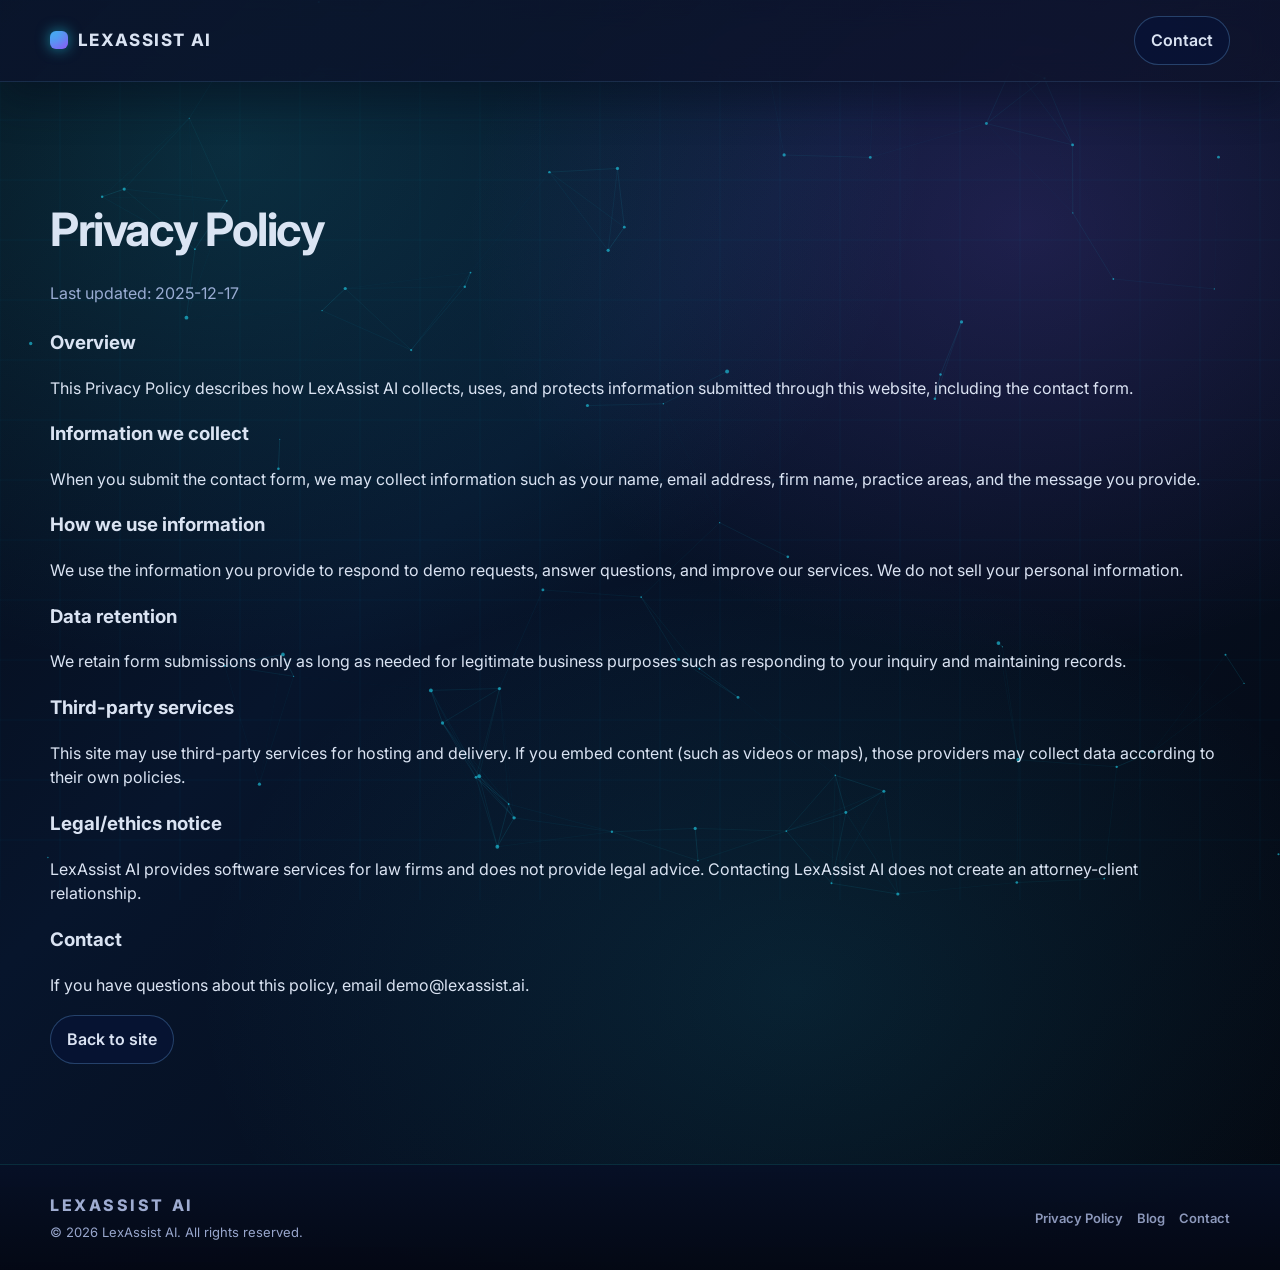
==== privacy.html @ f10c7538 "Initial upload of static site" ====
<!doctype html>
<html lang="en">
  <head>
    <meta charset="UTF-8" />
    <meta name="viewport" content="width=device-width, initial-scale=1.0" />
    <meta name="description" content="LexAssist AI privacy policy." />
    <title>Privacy Policy — LexAssist AI</title>
    <link rel="preconnect" href="https://fonts.googleapis.com" />
    <link rel="preconnect" href="https://fonts.gstatic.com" crossorigin />
    <link href="https://fonts.googleapis.com/css2?family=Inter:wght@400;500;600;700&display=swap" rel="stylesheet" />
    <link rel="stylesheet" href="styles.css" />
    <script src="script.js" defer></script>
  </head>
  <body>
    <a class="skip-link" href="#main">Skip to content</a>

    <header class="site-header" id="top">
      <div class="container header-inner">
        <a class="brand" href="index.html#top" aria-label="LexAssist AI home">
          <span class="brand-mark" aria-hidden="true"></span>
          <span class="brand-text">LexAssist AI</span>
        </a>

        <nav class="nav" aria-label="Primary">
          <a class="button button-secondary" href="index.html#contact">Contact</a>
        </nav>
      </div>
    </header>

    <main id="main">
      <section class="section">
        <div class="container">
          <div class="section-head">
            <h2>Privacy Policy</h2>
            <p>Last updated: <span id="privacy-updated">2025-12-17</span></p>
          </div>

          <div class="about-story mt-22">
            <h3>Overview</h3>
            <p>
              This Privacy Policy describes how LexAssist AI collects, uses, and protects information submitted through this
              website, including the contact form.
            </p>

            <h3>Information we collect</h3>
            <p>
              When you submit the contact form, we may collect information such as your name, email address, firm name,
              practice areas, and the message you provide.
            </p>

            <h3>How we use information</h3>
            <p>
              We use the information you provide to respond to demo requests, answer questions, and improve our services.
              We do not sell your personal information.
            </p>

            <h3>Data retention</h3>
            <p>
              We retain form submissions only as long as needed for legitimate business purposes such as responding to your
              inquiry and maintaining records.
            </p>

            <h3>Third-party services</h3>
            <p>
              This site may use third-party services for hosting and delivery. If you embed content (such as videos or maps),
              those providers may collect data according to their own policies.
            </p>

            <h3>Legal/ethics notice</h3>
            <p>
              LexAssist AI provides software services for law firms and does not provide legal advice. Contacting LexAssist AI
              does not create an attorney-client relationship.
            </p>

            <h3>Contact</h3>
            <p>
              If you have questions about this policy, email
              <a class="text-link" href="mailto:demo@lexassist.ai">demo@lexassist.ai</a>.
            </p>
          </div>

          <div class="mt-18">
            <a class="button button-secondary" href="index.html#top">Back to site</a>
          </div>
        </div>
      </section>
    </main>

    <footer class="footer">
      <div class="container footer-inner">
        <div class="footer-left">
          <div class="footer-brand">LexAssist AI</div>
          <div class="footer-meta">© <span id="year"></span> LexAssist AI. All rights reserved.</div>
        </div>

        <div class="footer-links" aria-label="Footer links">
          <a href="privacy.html">Privacy Policy</a>
          <a href="index.html#blog">Blog</a>
          <a href="index.html#contact">Contact</a>
        </div>
      </div>
    </footer>
  </body>
</html>
---- styles.css ----
:root {
  --bg: #050913;
  --bg-alt: #081228;
  --panel: rgba(25, 37, 76, 0.52);
  --panel-strong: rgba(41, 64, 120, 0.68);
  --text: rgba(232, 240, 255, 0.94);
  --muted: rgba(193, 210, 255, 0.78);
  --faint: rgba(193, 210, 255, 0.55);
  --border: rgba(116, 185, 255, 0.22);
  --primary: #22d3ee;
  --primary-2: #8b5cf6;
  --glow: rgba(34, 211, 238, 0.45);
  --shadow: 0 28px 80px rgba(5, 16, 40, 0.55);
  --radius: 20px;
  --radius-sm: 14px;
  --max: 1180px;
}

*,
*::before,
*::after {
  box-sizing: border-box;
}

html {
  scroll-behavior: smooth;
}

body {
  margin: 0;
  font-family: Inter, system-ui, -apple-system, Segoe UI, Roboto, Helvetica, Arial, sans-serif;
  background:
    radial-gradient(1200px 900px at 18% 12%, rgba(34, 211, 238, 0.16), transparent 58%),
    radial-gradient(900px 700px at 80% 18%, rgba(139, 92, 246, 0.18), transparent 62%),
    radial-gradient(1000px 720px at 62% 78%, rgba(34, 211, 238, 0.10), transparent 60%),
    linear-gradient(135deg, #050913, #07152c 38%, #04070f);
  color: var(--text);
  line-height: 1.55;
}

a {
  color: inherit;
  text-decoration: none;
}

a:hover {
  text-decoration: underline;
}

img {
  max-width: 100%;
  display: block;
}

.container {
  width: min(var(--max), calc(100% - 40px));
  margin: 0 auto;
}

.sr-only {
  position: absolute;
  width: 1px;
  height: 1px;
  padding: 0;
  margin: -1px;
  overflow: hidden;
  clip: rect(0, 0, 0, 0);
  border: 0;
}

.skip-link {
  position: absolute;
  left: -999px;
  top: 16px;
  background: #ffffff;
  color: #111827;
  padding: 10px 14px;
  border-radius: 10px;
  z-index: 999;
}

.skip-link:focus {
  left: 16px;
}

.site-header {
  position: sticky;
  top: 0;
  z-index: 50;
  background:
    linear-gradient(135deg, rgba(10, 20, 44, 0.86), rgba(14, 18, 42, 0.74));
  -webkit-backdrop-filter: blur(14px);
  backdrop-filter: blur(14px);
  border-bottom: 1px solid rgba(116, 185, 255, 0.14);
  box-shadow: 0 18px 40px rgba(4, 10, 26, 0.46);
}

.header-inner {
  display: flex;
  align-items: center;
  justify-content: space-between;
  padding: 16px 0;
}

.brand {
  display: inline-flex;
  align-items: center;
  gap: 10px;
  font-weight: 750;
  letter-spacing: -0.015em;
}

.brand-mark {
  width: 18px;
  height: 18px;
  border-radius: 6px;
  background: linear-gradient(145deg, var(--primary), var(--primary-2));
  box-shadow:
    0 0 14px rgba(34, 211, 238, 0.6),
    inset 0 0 12px rgba(139, 92, 246, 0.45);
}

.brand-text {
  font-size: 17px;
  text-transform: uppercase;
  letter-spacing: 0.08em;
}

.nav {
  display: flex;
  align-items: center;
}

.nav-toggle {
  display: none;
  border: 1px solid rgba(116, 185, 255, 0.25);
  background: rgba(8, 18, 40, 0.78);
  color: var(--text);
  border-radius: 12px;
  padding: 10px 12px;
  cursor: pointer;
}

.nav-toggle:focus-visible {
  outline: 3px solid rgba(34, 211, 238, 0.5);
  outline-offset: 3px;
}

.nav-toggle-bars {
  display: inline-block;
  width: 18px;
  height: 2px;
  background: var(--text);
  position: relative;
}

.nav-toggle-bars::before,
.nav-toggle-bars::after {
  content: "";
  position: absolute;
  left: 0;
  width: 18px;
  height: 2px;
  background: var(--text);
}

.nav-toggle-bars::before {
  top: -6px;
}

.nav-toggle-bars::after {
  top: 6px;
}

.nav-menu {
  display: flex;
  align-items: center;
  gap: 18px;
}

.nav-link {
  color: rgba(198, 212, 255, 0.76);
  font-weight: 550;
  font-size: 14px;
  text-transform: uppercase;
  letter-spacing: 0.14em;
}

.nav-link:hover {
  color: var(--text);
  text-decoration: none;
  filter: drop-shadow(0 0 6px rgba(34, 211, 238, 0.5));
}

.nav-auth {
  margin-left: 6px;
  font-size: 14px;
  padding: 10px 14px;
}

.nav-cta {
  margin-left: 8px;
}

.button {
  display: inline-flex;
  align-items: center;
  justify-content: center;
  border-radius: 999px;
  padding: 11px 16px;
  font-weight: 600;
  border: 1px solid transparent;
  box-shadow: none;
  cursor: pointer;
  position: relative;
  overflow: hidden;
  transition: transform 0.18s ease, box-shadow 0.18s ease, background 0.18s ease, border-color 0.18s ease;
}

.button:hover {
  text-decoration: none;
  transform: translateY(-2px);
}

.button:active {
  transform: translateY(0);
}

.button-primary {
  color: #02070f;
  background: linear-gradient(120deg, rgba(34, 211, 238, 0.95), rgba(139, 92, 246, 0.95));
  box-shadow:
    0 12px 32px rgba(34, 211, 238, 0.32),
    0 0 18px rgba(139, 92, 246, 0.22);
}

.button-pulse {
  animation: button-pulse 2s ease-in-out infinite;
}

@keyframes button-pulse {
  0%, 100% {
    transform: scale(1);
    box-shadow: 0 12px 32px rgba(34, 211, 238, 0.32), 0 0 18px rgba(139, 92, 246, 0.22);
  }
  50% {
    transform: scale(1.05);
    box-shadow: 0 16px 40px rgba(34, 211, 238, 0.5), 0 0 30px rgba(139, 92, 246, 0.4);
  }
}

.button-pulse:hover {
  animation: none;
}

.button-secondary {
  color: var(--text);
  background: rgba(7, 20, 54, 0.72);
  border-color: rgba(116, 185, 255, 0.28);
}

.button-secondary:hover {
  box-shadow: 0 0 14px rgba(34, 211, 238, 0.28);
}

.hero {
  padding: 120px 0 80px;
}

.hero-grid {
  display: grid;
  grid-template-columns: 1.05fr 0.95fr;
  gap: 42px;
  align-items: start;
}

.eyebrow {
  display: inline-flex;
  padding: 8px 12px;
  border-radius: 999px;
  background: rgba(34, 211, 238, 0.14);
  border: 1px solid rgba(34, 211, 238, 0.28);
  color: var(--primary);
  font-weight: 650;
  font-size: 12px;
  letter-spacing: 0.24em;
  text-transform: uppercase;
}

.hero-title {
  margin: 16px 0 10px;
  font-size: clamp(48px, 5vw, 68px);
  line-height: 1.04;
  letter-spacing: -0.035em;
}

.hero-subtitle {
  margin: 0 0 12px;
  color: rgba(199, 215, 255, 0.8);
  font-size: 20px;
  letter-spacing: -0.01em;
}

.hero-lede {
  margin: 0 0 18px;
  color: var(--muted);
  font-size: 17px;
  max-width: 60ch;
}

.hero-note {
  margin: 0 0 26px;
  color: rgba(198, 212, 255, 0.66);
  font-size: 15px;
  text-transform: uppercase;
  letter-spacing: 0.28em;
}

.hero-highlight {
  color: var(--primary);
  font-weight: 700;
  text-shadow: 0 0 20px rgba(34, 211, 238, 0.5);
}

.hero-urgency {
  margin: 16px 0 0;
  padding: 12px 18px;
  background: rgba(34, 211, 238, 0.1);
  border: 1px solid rgba(34, 211, 238, 0.3);
  border-radius: 12px;
  color: var(--primary);
  font-size: 15px;
  text-align: center;
  animation: pulse-glow 2s ease-in-out infinite;
}

@keyframes pulse-glow {
  0%, 100% {
    box-shadow: 0 0 10px rgba(34, 211, 238, 0.3);
  }
  50% {
    box-shadow: 0 0 20px rgba(34, 211, 238, 0.6);
  }
}

.hero-actions {
  display: flex;
  flex-wrap: wrap;
  gap: 14px;
  margin-bottom: 30px;
}

.hero-proof {
  display: grid;
  grid-template-columns: repeat(3, minmax(0, 1fr));
  gap: 12px;
}

.proof-item {
  padding: 16px 16px;
  border-radius: var(--radius-sm);
  background: rgba(6, 14, 32, 0.72);
  border: 1px solid rgba(34, 211, 238, 0.24);
  box-shadow: inset 0 0 0 1px rgba(139, 92, 246, 0.12);
}

.proof-number {
  font-size: 18px;
  font-weight: 700;
  letter-spacing: 0.1em;
  text-transform: uppercase;
  color: var(--primary);
}

.proof-label {
  color: rgba(198, 212, 255, 0.66);
  font-size: 12px;
  margin-top: 4px;
}

.hero-visual {
  position: relative;
  min-height: 360px;
  border-radius: var(--radius);
  background:
    linear-gradient(135deg, rgba(15, 24, 56, 0.8), rgba(6, 14, 32, 0.92));
  border: 1px solid rgba(34, 211, 238, 0.24);
  overflow: hidden;
  padding: 38px;
  display: grid;
  align-content: space-between;
  box-shadow:
    0 32px 80px rgba(5, 12, 32, 0.65),
    inset 0 0 40px rgba(34, 211, 238, 0.08);
}

.hero-orb {
  position: absolute;
  width: 220px;
  height: 220px;
  top: -60px;
  right: -40px;
  background: radial-gradient(circle at 30% 30%, rgba(34, 211, 238, 0.55), rgba(139, 92, 246, 0));
  filter: blur(8px);
  opacity: 0.65;
}

.hero-gridlines {
  position: absolute;
  inset: 0;
  background:
    linear-gradient(90deg, rgba(34, 211, 238, 0.35) 1px, transparent 1px),
    linear-gradient(180deg, rgba(34, 211, 238, 0.35) 1px, transparent 1px);
  background-size: 48px 48px;
  -webkit-mask-image: radial-gradient(circle at 60% 40%, rgba(0, 0, 0, 1), transparent 80%);
  mask-image: radial-gradient(circle at 60% 40%, rgba(0, 0, 0, 1), transparent 80%);
  pointer-events: none;
  animation: grid-pulse 4s ease-in-out infinite;
}

@keyframes grid-pulse {
  0%, 100% {
    opacity: 0.8;
  }
  50% {
    opacity: 1;
  }
}

.hero-panel {
  position: relative;
  border-radius: var(--radius-sm);
  background: rgba(7, 18, 44, 0.86);
  border: 1px solid rgba(139, 92, 246, 0.28);
  box-shadow:
    0 16px 32px rgba(4, 10, 26, 0.52),
    inset 0 0 0 1px rgba(34, 211, 238, 0.18);
  padding: 24px 22px 20px;
  -webkit-backdrop-filter: blur(10px);
  backdrop-filter: blur(10px);
}

.hero-panel-heading {
  font-size: 14px;
  letter-spacing: 0.32em;
  text-transform: uppercase;
  color: rgba(198, 212, 255, 0.58);
}

.hero-panel-list {
  margin: 18px 0 18px;
  padding: 0;
  list-style: none;
  display: grid;
  gap: 10px;
}

.hero-panel-list li {
  font-size: 15px;
  color: var(--text);
  letter-spacing: -0.01em;
  display: flex;
  align-items: center;
  gap: 10px;
}

.hero-panel-list li::before {
  content: "";
  width: 6px;
  height: 6px;
  border-radius: 999px;
  background: linear-gradient(135deg, var(--primary), var(--primary-2));
  box-shadow: 0 0 10px rgba(34, 211, 238, 0.6);
}

.hero-panel-footer {
  font-size: 12px;
  letter-spacing: 0.32em;
  text-transform: uppercase;
  color: rgba(198, 212, 255, 0.45);
}

.section {
  padding: 100px 0;
}

.section-muted {
  background: linear-gradient(180deg, rgba(8, 16, 36, 0.78), rgba(5, 10, 24, 0.92));
  border-top: 1px solid rgba(34, 211, 238, 0.14);
  border-bottom: 1px solid rgba(139, 92, 246, 0.18);
}

.section-head {
  max-width: 64ch;
}

.section-head h2 {
  font-size: clamp(34px, 4vw, 46px);
  letter-spacing: -0.03em;
  margin: 12px 0 16px;
}

.section-head p {
  margin: 0;
  color: var(--muted);
}

.section-eyebrow {
  display: inline-flex;
  padding: 6px 12px;
  border-radius: 999px;
  background: rgba(7, 24, 60, 0.78);
  border: 1px solid rgba(34, 211, 238, 0.26);
  font-size: 12px;
  letter-spacing: 0.38em;
  text-transform: uppercase;
  color: rgba(34, 211, 238, 0.86);
}

.grid {
  margin-top: 28px;
  display: grid;
  gap: 16px;
}


.problem-grid {
  display: grid;
  gap: 32px;
}

.section-lede {
  color: rgba(199, 215, 255, 0.82);
  font-size: 18px;
  max-width: 56ch;
}

.problem-cards {
  display: grid;
  gap: 18px;
  grid-template-columns: repeat(2, minmax(0, 1fr));
}

.problem-card {
  padding: 24px;
  border-radius: var(--radius-sm);
  background: var(--panel);
  border: 1px solid var(--border);
  transition: transform 0.3s ease, box-shadow 0.3s ease;
}

.problem-card:hover {
  transform: translateY(-4px);
  box-shadow: 0 8px 24px rgba(34, 211, 238, 0.2);
}

.problem-card h3 {
  font-size: 18px;
  letter-spacing: -0.02em;
  margin: 0 0 10px;
}

.problem-card p {
  margin: 0;
  color: rgba(198, 212, 255, 0.72);
  font-size: 14px;
}

.problem-icon {
  font-size: 32px;
  margin-bottom: 12px;
}

.stat-highlight {
  margin: 20px 0;
  padding: 20px;
  background: rgba(34, 211, 238, 0.08);
  border-left: 4px solid var(--primary);
  border-radius: 8px;
}

.stat-highlight .stat-number {
  display: block;
  font-size: 48px;
  font-weight: 800;
  color: var(--primary);
  line-height: 1;
  margin-bottom: 8px;
  text-shadow: 0 0 20px rgba(34, 211, 238, 0.5);
}

.stat-highlight .stat-text {
  display: block;
  font-size: 16px;
  color: var(--muted);
}

.problem-footer {
  margin-top: 6px;
  font-size: 15px;
  text-transform: uppercase;
  letter-spacing: 0.32em;
  color: rgba(34, 211, 238, 0.68);
}

.system-grid {
  display: grid;
  grid-template-columns: 1.05fr 0.95fr;
  gap: 28px;
  margin-top: 34px;
}

.system-summary {
  padding: 28px;
  border-radius: var(--radius);
  background: rgba(6, 14, 32, 0.85);
  border: 1px solid rgba(34, 211, 238, 0.22);
  box-shadow: inset 0 0 0 1px rgba(139, 92, 246, 0.12);
}

.system-summary p {
  margin: 0;
  color: rgba(198, 212, 255, 0.7);
}

.system-list {
  margin: 18px 0 18px;
  padding: 0;
  list-style: none;
  display: grid;
  gap: 12px;
}

.system-list li {
  display: flex;
  align-items: center;
  gap: 12px;
  color: var(--text);
  font-size: 15px;
}

.system-list li::before {
  content: "";
  width: 8px;
  height: 8px;
  border-radius: 50%;
  background: linear-gradient(135deg, var(--primary), var(--primary-2));
  box-shadow: 0 0 12px rgba(34, 211, 238, 0.6);
}

.system-note {
  margin: 0;
  color: rgba(198, 212, 255, 0.64);
  font-size: 14px;
  letter-spacing: 0.08em;
  text-transform: uppercase;
}

.system-visual {
  display: flex;
  align-items: stretch;
}

.system-panels {
  display: grid;
  gap: 16px;
  width: 100%;
}

.panel-card {
  padding: 22px 20px;
  border-radius: var(--radius-sm);
  background: rgba(9, 18, 42, 0.88);
  border: 1px solid rgba(139, 92, 246, 0.22);
  box-shadow: inset 0 0 0 1px rgba(34, 211, 238, 0.12);
  min-height: 120px;
}

.panel-title {
  font-size: 14px;
  letter-spacing: 0.24em;
  text-transform: uppercase;
  color: rgba(198, 212, 255, 0.62);
  margin-bottom: 12px;
}

.panel-card p {
  margin: 0;
  color: rgba(198, 212, 255, 0.78);
  font-size: 15px;
  line-height: 1.5;
}

.cards-4 {
  grid-template-columns: repeat(4, minmax(0, 1fr));
  gap: 18px;
}

.stat-card {
  padding: 24px 22px;
  border-radius: var(--radius);
  background: rgba(6, 16, 38, 0.84);
  border: 1px solid rgba(34, 211, 238, 0.2);
  box-shadow: inset 0 0 0 1px rgba(139, 92, 246, 0.12);
}

.stat-card h3 {
  margin: 0 0 10px;
  font-size: 18px;
  letter-spacing: -0.02em;
}

.stat-card p {
  margin: 0;
  color: rgba(198, 212, 255, 0.74);
  font-size: 14px;
}

.aesthetic-wrap {
  display: grid;
  gap: 26px;
  align-items: start;
}

.aesthetic-list {
  margin: 0;
  padding: 0;
  list-style: none;
  display: grid;
  gap: 12px;
}

.aesthetic-list li {
  padding: 16px 18px;
  border-radius: var(--radius-sm);
  background: rgba(7, 20, 48, 0.82);
  border: 1px solid rgba(34, 211, 238, 0.2);
  font-size: 15px;
  letter-spacing: 0.12em;
  text-transform: uppercase;
  color: rgba(198, 212, 255, 0.7);
}

.pricing-grid {
  margin-top: 40px;
  display: grid;
  gap: 18px;
}

.pricing-grid.single-plan {
  grid-template-columns: repeat(2, minmax(0, 1fr));
}

.price-card {
  border-radius: var(--radius);
  background: rgba(6, 14, 32, 0.86);
  border: 1px solid rgba(34, 211, 238, 0.2);
  padding: 28px 24px;
  position: relative;
  display: flex;
  flex-direction: column;
  gap: 18px;
  box-shadow:
    0 28px 60px rgba(5, 12, 32, 0.55),
    inset 0 0 0 1px rgba(139, 92, 246, 0.12);
}

.price-card.featured {
  border-color: rgba(34, 211, 238, 0.34);
  background: linear-gradient(160deg, rgba(8, 18, 44, 0.95), rgba(7, 12, 30, 0.88));
  box-shadow:
    0 32px 80px rgba(5, 12, 40, 0.6),
    inset 0 0 0 1px rgba(34, 211, 238, 0.24);
}

.price-top h3 {
  margin: 0;
  font-size: 22px;
}

.price-sub {
  margin: 8px 0 0;
  color: rgba(198, 212, 255, 0.74);
  font-size: 16px;
}

.checklist {
  margin: 0;
  padding: 0;
  list-style: none;
  display: grid;
  gap: 12px;
  color: rgba(198, 212, 255, 0.75);
  font-size: 15px;
}

.checklist li {
  position: relative;
  padding-left: 20px;
}

.checklist li::before {
  content: "✓";
  position: absolute;
  left: 0;
  top: 0;
  color: rgba(34, 211, 238, 0.9);
  font-weight: 800;
}

.contact-grid {
  margin-top: 26px;
  display: grid;
  grid-template-columns: 1fr;
  gap: 16px;
}

.contact-cards {
  display: grid;
  grid-template-columns: repeat(2, minmax(0, 1fr));
  gap: 14px;
}

.contact-card {
  border-radius: var(--radius);
  background: rgba(7, 20, 48, 0.8);
  border: 1px solid rgba(34, 211, 238, 0.22);
  padding: 20px;
  box-shadow: inset 0 0 0 1px rgba(139, 92, 246, 0.1);
}

.contact-title {
  font-weight: 650;
}

.contact-link {
  display: inline-flex;
  margin-top: 6px;
  color: rgba(34, 211, 238, 0.95);
  font-weight: 600;
}

.social-links {
  display: flex;
  gap: 10px;
  margin-top: 8px;
  color: rgba(110, 231, 255, 0.95);
  font-weight: 600;
}

.form {
  border-radius: var(--radius);
  background: rgba(6, 14, 32, 0.88);
  border: 1px solid rgba(34, 211, 238, 0.22);
  padding: 26px 22px;
  box-shadow: inset 0 0 0 1px rgba(139, 92, 246, 0.14);
}

label {
  display: grid;
  gap: 8px;
}

label span {
  color: var(--faint);
  font-size: 13px;
  font-weight: 600;
}

input,
textarea {
  width: 100%;
  padding: 12px 12px;
  border-radius: 12px;
  border: 1px solid rgba(116, 185, 255, 0.25);
  background: rgba(7, 16, 36, 0.6);
  color: var(--text);
  font: inherit;
}

input:focus,
textarea:focus {
  outline: 3px solid rgba(34, 211, 238, 0.4);
  border-color: rgba(34, 211, 238, 0.45);
}

.form-row {
  display: grid;
  grid-template-columns: repeat(2, minmax(0, 1fr));
  gap: 12px;
  margin-bottom: 12px;
}

.form-actions {
  display: flex;
  align-items: center;
  justify-content: space-between;
  gap: 14px;
  margin-top: 14px;
  flex-wrap: wrap;
}

.form-note {
  margin: 0;
  color: var(--faint);
  font-size: 12px;
}

.form-success {
  margin-top: 14px;
  padding: 12px 12px;
  border-radius: 12px;
  background: rgba(34, 211, 238, 0.12);
  border: 1px solid rgba(34, 211, 238, 0.28);
  color: var(--text);
}

.map {
  border-radius: var(--radius);
  overflow: hidden;
  background: rgba(6, 14, 32, 0.78);
  border: 1px solid rgba(34, 211, 238, 0.2);
}

.map iframe {
  width: 100%;
  height: 320px;
  border: 0;
  filter: saturate(1.2) contrast(1.1);
}

.map-caption {
  padding: 12px 14px;
  border-top: 1px solid rgba(255, 255, 255, 0.08);
  color: var(--muted);
  font-size: 13px;
}

.footer {
  border-top: 1px solid rgba(34, 211, 238, 0.18);
  padding: 28px 0;
  background: linear-gradient(180deg, rgba(7, 16, 38, 0.92), rgba(4, 8, 20, 0.95));
}

.footer-inner {
  display: flex;
  align-items: center;
  justify-content: space-between;
  gap: 14px;
  flex-wrap: wrap;
}

.footer-brand {
  font-weight: 780;
  letter-spacing: 0.16em;
  text-transform: uppercase;
  color: rgba(198, 212, 255, 0.8);
}

.footer-meta {
  color: var(--muted);
  font-size: 13px;
  margin-top: 4px;
}

.footer-links {
  display: flex;
  gap: 14px;
  color: rgba(198, 212, 255, 0.7);
  font-weight: 600;
  font-size: 13px;
}

.toast {
  position: fixed;
  right: 16px;
  bottom: 16px;
  z-index: 999;
}

.toast-inner {
  border-radius: 14px;
  background: rgba(255, 255, 255, 0.08);
  border: 1px solid rgba(255, 255, 255, 0.12);
  -webkit-backdrop-filter: blur(12px);
  backdrop-filter: blur(12px);
  box-shadow: var(--shadow);
  padding: 12px 14px;
  max-width: 280px;
}

.section-highlight {
  background: linear-gradient(135deg, rgba(8, 18, 44, 0.94), rgba(4, 9, 22, 0.94));
  border-top: 1px solid rgba(34, 211, 238, 0.14);
  border-bottom: 1px solid rgba(139, 92, 246, 0.18);
}

.cta-wrap {
  display: flex;
  align-items: center;
  justify-content: space-between;
  gap: 24px;
  flex-wrap: wrap;
}

.cta-note {
  margin: 16px 0 0;
  color: rgba(198, 212, 255, 0.74);
  font-size: 16px;
}

.cta-actions {
  display: flex;
  gap: 14px;
  flex-wrap: wrap;
}

.neon-counters .proof-item {
  position: relative;
  overflow: hidden;
}

.neon-counters .proof-item::after {
  content: "";
  position: absolute;
  inset: 0;
  background: linear-gradient(135deg, rgba(34, 211, 238, 0.08), rgba(139, 92, 246, 0));
  opacity: 0;
  transition: opacity 0.3s ease;
}

.neon-counters .proof-item:hover::after {
  opacity: 1;
}

.toast-title {
  font-weight: 700;
}

.toast-text {
  color: var(--muted);
  font-size: 13px;
  margin-top: 2px;
}

.mt-22 {
  margin-top: 22px;
}

.mt-18 {
  margin-top: 18px;
}

/* Testimonials Section */
.testimonials-grid {
  display: grid;
  grid-template-columns: repeat(3, 1fr);
  gap: 24px;
  margin: 40px 0;
}

.testimonial-card {
  padding: 28px;
  background: var(--panel);
  border: 1px solid var(--border);
  border-radius: var(--radius);
  transition: transform 0.3s ease, box-shadow 0.3s ease;
}

.testimonial-card:hover {
  transform: translateY(-6px);
  box-shadow: 0 12px 32px rgba(34, 211, 238, 0.25);
  border-color: rgba(34, 211, 238, 0.4);
}

.testimonial-stars {
  font-size: 20px;
  margin-bottom: 16px;
}

.testimonial-quote {
  font-size: 16px;
  line-height: 1.6;
  color: var(--text);
  margin: 0 0 20px;
  font-style: italic;
}

.testimonial-author {
  margin-bottom: 16px;
}

.testimonial-author strong {
  display: block;
  color: var(--text);
  font-size: 16px;
  margin-bottom: 4px;
}

.testimonial-author span {
  display: block;
  color: var(--muted);
  font-size: 14px;
}

.testimonial-stat {
  padding-top: 16px;
  border-top: 1px solid var(--border);
  text-align: center;
}

.testimonial-stat .stat-number {
  display: block;
  font-size: 32px;
  font-weight: 800;
  color: var(--primary);
  text-shadow: 0 0 15px rgba(34, 211, 238, 0.5);
}

.testimonial-stat .stat-label {
  display: block;
  font-size: 13px;
  color: var(--muted);
  margin-top: 4px;
}

.social-proof {
  display: flex;
  justify-content: center;
  gap: 40px;
  margin-top: 40px;
  padding: 30px;
  background: rgba(34, 211, 238, 0.05);
  border-radius: var(--radius);
  border: 1px solid rgba(34, 211, 238, 0.2);
}

.proof-badge {
  text-align: center;
}

.proof-badge strong {
  display: block;
  font-size: 36px;
  font-weight: 800;
  color: var(--primary);
  text-shadow: 0 0 15px rgba(34, 211, 238, 0.5);
}

.proof-badge span {
  display: block;
  font-size: 14px;
  color: var(--muted);
  margin-top: 6px;
}

/* Transformation Section */
.transformation-wrap {
  max-width: 1000px;
  margin: 0 auto;
}

.transformation-grid {
  display: grid;
  grid-template-columns: 1fr auto 1fr;
  gap: 40px;
  align-items: center;
  margin: 40px 0;
}

.transformation-column {
  padding: 32px;
  background: var(--panel);
  border: 1px solid var(--border);
  border-radius: var(--radius);
}

.transformation-title {
  font-size: 22px;
  margin: 0 0 20px;
  text-align: center;
}

.transformation-list {
  list-style: none;
  padding: 0;
  margin: 0;
}

.transformation-list li {
  padding: 12px 0;
  border-bottom: 1px solid rgba(116, 185, 255, 0.1);
  font-size: 15px;
}

.transformation-list li:last-child {
  border-bottom: none;
}

.transformation-list.old li {
  color: rgba(255, 100, 100, 0.8);
}

.transformation-list.new li {
  color: rgba(100, 255, 150, 0.8);
}

.transformation-arrow {
  font-size: 48px;
  color: var(--primary);
  text-shadow: 0 0 20px rgba(34, 211, 238, 0.6);
  animation: arrow-pulse 2s ease-in-out infinite;
}

@keyframes arrow-pulse {
  0%, 100% {
    transform: translateX(0);
  }
  50% {
    transform: translateX(10px);
  }
}

.transformation-cta {
  text-align: center;
  margin-top: 40px;
  padding: 40px;
  background: rgba(34, 211, 238, 0.08);
  border-radius: var(--radius);
  border: 2px solid rgba(34, 211, 238, 0.3);
}

.transformation-message {
  font-size: 18px;
  line-height: 1.6;
  margin: 0 0 24px;
  color: var(--text);
}

.transformation-message strong {
  color: var(--primary);
  font-size: 20px;
}

/* Auth Pages Styles */
.auth-section {
  padding: 80px 0 120px;
  min-height: calc(100vh - 200px);
}

.auth-container {
  max-width: 900px;
  margin: 0 auto;
  display: grid;
  gap: 40px;
}

.signin-container {
  max-width: 500px;
}

.auth-header {
  text-align: center;
  margin-bottom: 20px;
}

.auth-header h1 {
  font-size: 42px;
  margin: 0 0 12px;
  background: linear-gradient(135deg, var(--primary), var(--primary-2));
  -webkit-background-clip: text;
  -webkit-text-fill-color: transparent;
  background-clip: text;
}

.auth-header p {
  color: var(--muted);
  font-size: 18px;
  margin: 0;
}

.auth-form {
  background: var(--panel);
  border: 1px solid var(--border);
  border-radius: var(--radius);
  padding: 40px;
  box-shadow: 0 20px 60px rgba(5, 12, 32, 0.4);
}

.form-group {
  margin-bottom: 24px;
}

.form-group label {
  display: block;
  margin-bottom: 8px;
  color: var(--text);
  font-weight: 600;
  font-size: 14px;
}

.form-group input,
.form-group select,
.form-group textarea {
  width: 100%;
  padding: 12px 16px;
  background: rgba(6, 14, 32, 0.8);
  border: 1px solid var(--border);
  border-radius: 12px;
  color: var(--text);
  font-size: 15px;
  font-family: inherit;
  transition: border-color 0.3s ease, box-shadow 0.3s ease;
}

.form-group input:focus,
.form-group select:focus,
.form-group textarea:focus {
  outline: none;
  border-color: var(--primary);
  box-shadow: 0 0 0 3px rgba(34, 211, 238, 0.1);
}

.form-group textarea {
  resize: vertical;
  min-height: 100px;
}

.form-hint {
  display: block;
  margin-top: 6px;
  color: var(--faint);
  font-size: 13px;
}

.checkbox-group {
  display: flex;
  align-items: center;
  justify-content: space-between;
  gap: 12px;
}

.checkbox-label {
  display: flex;
  align-items: center;
  gap: 10px;
  cursor: pointer;
  font-weight: 400;
}

.checkbox-label input[type="checkbox"] {
  width: auto;
  cursor: pointer;
}

.checkbox-label span {
  color: var(--muted);
  font-size: 14px;
}

.checkbox-label a {
  color: var(--primary);
  text-decoration: underline;
}

.forgot-link {
  color: var(--primary);
  font-size: 14px;
  text-decoration: none;
}

.forgot-link:hover {
  text-decoration: underline;
}

.button-full {
  width: 100%;
  padding: 14px;
  font-size: 16px;
  margin-top: 8px;
}

.auth-footer {
  text-align: center;
  margin-top: 24px;
  color: var(--muted);
  font-size: 14px;
}

.auth-footer a {
  color: var(--primary);
  font-weight: 600;
  text-decoration: none;
}

.auth-footer a:hover {
  text-decoration: underline;
}

.auth-benefits {
  background: rgba(34, 211, 238, 0.05);
  border: 1px solid rgba(34, 211, 238, 0.2);
  border-radius: var(--radius);
  padding: 32px;
}

.auth-benefits h3 {
  margin: 0 0 16px;
  color: var(--primary);
}

.auth-benefits ul {
  list-style: none;
  padding: 0;
  margin: 0 0 20px;
}

.auth-benefits li {
  padding: 10px 0;
  color: var(--text);
  font-size: 15px;
  border-bottom: 1px solid rgba(116, 185, 255, 0.1);
}

.auth-benefits li:last-child {
  border-bottom: none;
}

.auth-promo {
  padding: 16px;
  background: rgba(34, 211, 238, 0.1);
  border-radius: 12px;
  text-align: center;
  color: var(--primary);
}

.auth-divider {
  text-align: center;
  margin: 24px 0;
  position: relative;
}

.auth-divider::before,
.auth-divider::after {
  content: "";
  position: absolute;
  top: 50%;
  width: 40%;
  height: 1px;
  background: var(--border);
}

.auth-divider::before {
  left: 0;
}

.auth-divider::after {
  right: 0;
}

.auth-divider span {
  background: var(--bg);
  padding: 0 16px;
  color: var(--faint);
  font-size: 14px;
}

.social-auth {
  display: grid;
  grid-template-columns: 1fr 1fr;
  gap: 12px;
}

.social-button {
  display: flex;
  align-items: center;
  justify-content: center;
  gap: 10px;
  padding: 12px;
  background: rgba(6, 14, 32, 0.8);
  border: 1px solid var(--border);
  border-radius: 12px;
  color: var(--text);
  font-size: 14px;
  font-weight: 600;
  cursor: pointer;
  transition: all 0.3s ease;
}

.social-button:hover {
  background: rgba(10, 20, 44, 0.9);
  border-color: var(--primary);
  transform: translateY(-2px);
}

/* Booking Page Styles */
.booking-section {
  padding: 60px 0 100px;
}

.booking-container {
  max-width: 1100px;
  margin: 0 auto;
}

.booking-header {
  text-align: center;
  margin-bottom: 50px;
}

.booking-header h1 {
  font-size: 48px;
  margin: 0 0 12px;
  background: linear-gradient(135deg, var(--primary), var(--primary-2));
  -webkit-background-clip: text;
  -webkit-text-fill-color: transparent;
  background-clip: text;
}

.booking-subtitle {
  font-size: 20px;
  color: var(--muted);
  margin: 0 0 20px;
}

.success-badge {
  display: inline-block;
  padding: 12px 24px;
  background: rgba(100, 255, 150, 0.1);
  border: 1px solid rgba(100, 255, 150, 0.3);
  border-radius: 999px;
  color: rgba(100, 255, 150, 0.9);
  font-size: 15px;
}

.booking-grid {
  display: grid;
  grid-template-columns: 1.2fr 0.8fr;
  gap: 40px;
  align-items: start;
}

.booking-form-section h2 {
  font-size: 28px;
  margin: 0 0 12px;
}

.booking-benefits {
  list-style: none;
  padding: 0;
  margin: 20px 0 30px;
}

.booking-benefits li {
  padding: 8px 0;
  color: var(--text);
  font-size: 15px;
}

.booking-form {
  background: var(--panel);
  border: 1px solid var(--border);
  border-radius: var(--radius);
  padding: 32px;
}

.info-card {
  background: var(--panel);
  border: 1px solid var(--border);
  border-radius: var(--radius);
  padding: 24px;
  margin-bottom: 20px;
}

.info-card h3 {
  margin: 0 0 16px;
  font-size: 20px;
}

.promo-card {
  background: rgba(34, 211, 238, 0.08);
  border-color: rgba(34, 211, 238, 0.3);
}

.promo-details {
  text-align: center;
  margin: 20px 0;
}

.promo-badge {
  display: inline-block;
  padding: 8px 20px;
  background: var(--primary);
  color: #000;
  font-size: 24px;
  font-weight: 800;
  border-radius: 8px;
  margin-bottom: 12px;
}

.promo-regular {
  color: var(--faint);
  text-decoration: line-through;
  font-size: 14px;
}

.promo-note {
  margin-top: 16px;
  padding-top: 16px;
  border-top: 1px solid var(--border);
  color: var(--muted);
  font-size: 14px;
  text-align: center;
}

.contact-info {
  display: grid;
  gap: 12px;
}

.contact-item {
  display: flex;
  flex-direction: column;
  gap: 4px;
}

.contact-item strong {
  color: var(--text);
  font-size: 14px;
}

.contact-item a,
.contact-item span {
  color: var(--primary);
  font-size: 15px;
  text-decoration: none;
}

.contact-item a:hover {
  text-decoration: underline;
}

.next-steps {
  margin: 0;
  padding-left: 20px;
  color: var(--muted);
}

.next-steps li {
  margin-bottom: 10px;
  font-size: 14px;
}

.testimonial-card blockquote {
  margin: 16px 0;
  font-style: italic;
  color: var(--text);
  font-size: 15px;
  line-height: 1.6;
}

.testimonial-card cite {
  color: var(--muted);
  font-size: 14px;
  font-style: normal;
}

@media (max-width: 1100px) {
  .hero-title {
    font-size: 46px;
  }

  .system-grid {
    grid-template-columns: 1fr;
  }

  .pricing-grid.single-plan {
    grid-template-columns: 1fr;
  }

  .cards-4 {
    grid-template-columns: repeat(2, minmax(0, 1fr));
  }
}

@media (max-width: 920px) {
  .hero-grid {
    grid-template-columns: 1fr;
  }

  .hero {
    padding-top: 44px;
  }

  .problem-cards {
    grid-template-columns: 1fr;
  }

  .testimonials-grid {
    grid-template-columns: 1fr;
  }

  .transformation-grid {
    grid-template-columns: 1fr;
  }

  .transformation-arrow {
    transform: rotate(90deg);
    font-size: 36px;
  }

  .social-proof {
    flex-direction: column;
    gap: 20px;
  }

  .booking-grid {
    grid-template-columns: 1fr;
  }

  .social-auth {
    grid-template-columns: 1fr;
  }

  .system-grid {
    margin-top: 24px;
  }

  .cards-4 {
    grid-template-columns: 1fr 1fr;
  }

  .cta-wrap {
    flex-direction: column;
    align-items: flex-start;
  }
}

@media (max-width: 760px) {
  .nav-toggle {
    display: inline-flex;
    align-items: center;
    justify-content: center;
  }

  .nav-menu {
    position: absolute;
    right: 20px;
    top: 64px;
    flex-direction: column;
    align-items: stretch;
    gap: 10px;
    padding: 14px;
    border-radius: 16px;
    background: rgba(11, 16, 32, 0.92);
    border: 1px solid rgba(255, 255, 255, 0.12);
    box-shadow: var(--shadow);
    width: min(280px, calc(100vw - 40px));
    display: none;
  }

  .nav-menu[data-open="true"] {
    display: flex;
  }

  .nav-link {
    padding: 10px 10px;
    border-radius: 12px;
  }

  .nav-link:hover {
    background: rgba(255, 255, 255, 0.06);
  }

  .nav-cta {
    margin-left: 0;
  }

  .hero-title {
    font-size: 40px;
  }

  .hero-proof {
    grid-template-columns: 1fr;
  }

  .system-grid {
    grid-template-columns: 1fr;
  }

  .cards-4 {
    grid-template-columns: 1fr;
  }

  .contact-cards {
    grid-template-columns: 1fr;
  }

  .form-row {
    grid-template-columns: 1fr;
  }

  .team-card {
    grid-template-columns: 1fr;
  }

  .team-card img {
    height: 220px;
  }
}
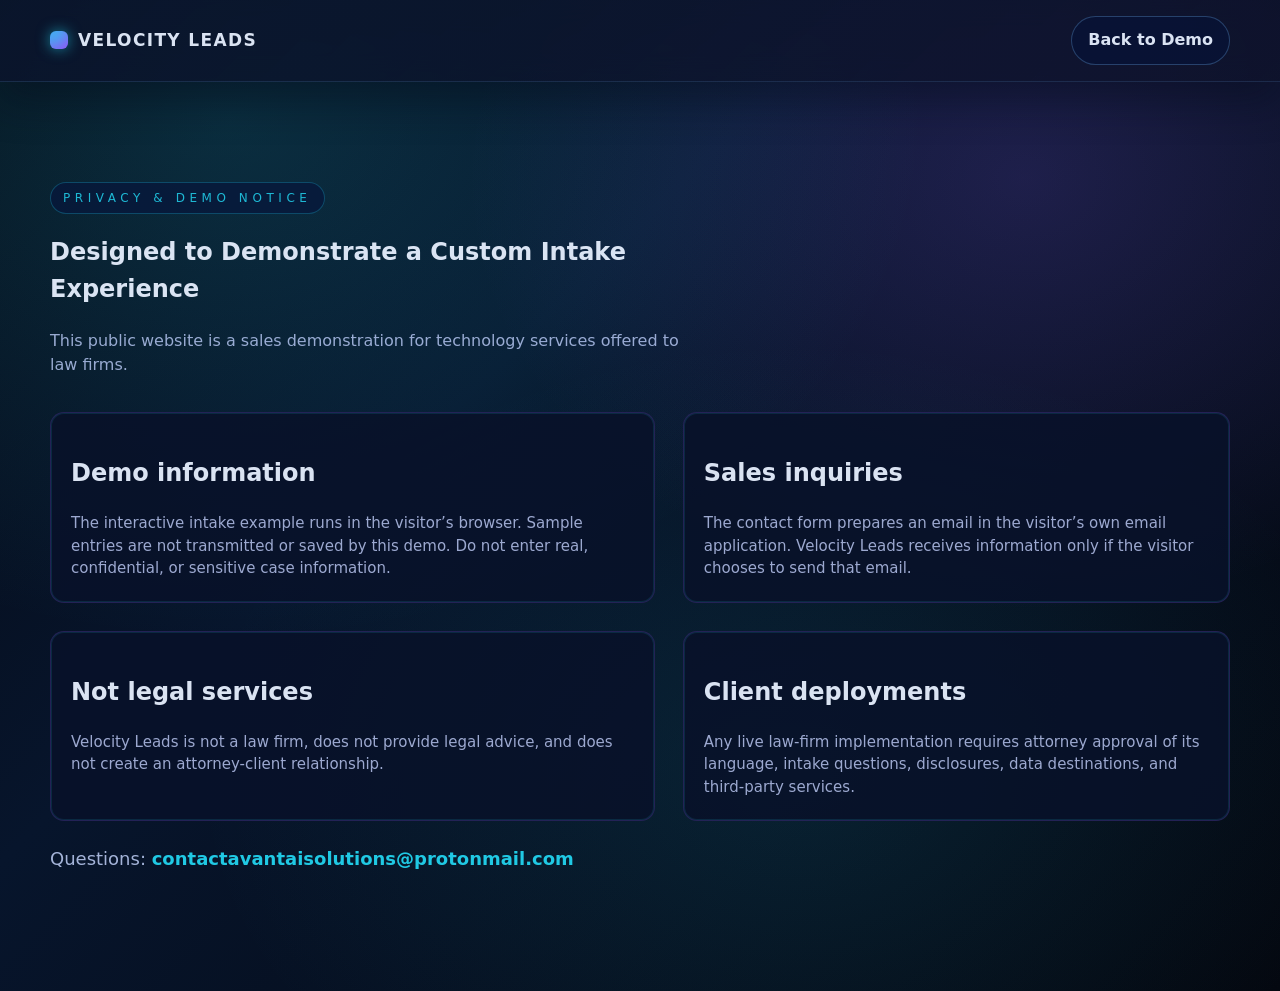
==== commit 4b2b7d64: "Turn demo into a sellable attorney intake service Adds clear service packages, safe interactive inta" ====
--- a/privacy.html
+++ b/privacy.html
@@ -1,104 +1 @@
-<!doctype html>
-<html lang="en">
-  <head>
-    <meta charset="UTF-8" />
-    <meta name="viewport" content="width=device-width, initial-scale=1.0" />
-    <meta name="description" content="LexAssist AI privacy policy." />
-    <title>Privacy Policy — LexAssist AI</title>
-    <link rel="preconnect" href="https://fonts.googleapis.com" />
-    <link rel="preconnect" href="https://fonts.gstatic.com" crossorigin />
-    <link href="https://fonts.googleapis.com/css2?family=Inter:wght@400;500;600;700&display=swap" rel="stylesheet" />
-    <link rel="stylesheet" href="styles.css" />
-    <script src="script.js" defer></script>
-  </head>
-  <body>
-    <a class="skip-link" href="#main">Skip to content</a>
-
-    <header class="site-header" id="top">
-      <div class="container header-inner">
-        <a class="brand" href="index.html#top" aria-label="LexAssist AI home">
-          <span class="brand-mark" aria-hidden="true"></span>
-          <span class="brand-text">LexAssist AI</span>
-        </a>
-
-        <nav class="nav" aria-label="Primary">
-          <a class="button button-secondary" href="index.html#contact">Contact</a>
-        </nav>
-      </div>
-    </header>
-
-    <main id="main">
-      <section class="section">
-        <div class="container">
-          <div class="section-head">
-            <h2>Privacy Policy</h2>
-            <p>Last updated: <span id="privacy-updated">2025-12-17</span></p>
-          </div>
-
-          <div class="about-story mt-22">
-            <h3>Overview</h3>
-            <p>
-              This Privacy Policy describes how LexAssist AI collects, uses, and protects information submitted through this
-              website, including the contact form.
-            </p>
-
-            <h3>Information we collect</h3>
-            <p>
-              When you submit the contact form, we may collect information such as your name, email address, firm name,
-              practice areas, and the message you provide.
-            </p>
-
-            <h3>How we use information</h3>
-            <p>
-              We use the information you provide to respond to demo requests, answer questions, and improve our services.
-              We do not sell your personal information.
-            </p>
-
-            <h3>Data retention</h3>
-            <p>
-              We retain form submissions only as long as needed for legitimate business purposes such as responding to your
-              inquiry and maintaining records.
-            </p>
-
-            <h3>Third-party services</h3>
-            <p>
-              This site may use third-party services for hosting and delivery. If you embed content (such as videos or maps),
-              those providers may collect data according to their own policies.
-            </p>
-
-            <h3>Legal/ethics notice</h3>
-            <p>
-              LexAssist AI provides software services for law firms and does not provide legal advice. Contacting LexAssist AI
-              does not create an attorney-client relationship.
-            </p>
-
-            <h3>Contact</h3>
-            <p>
-              If you have questions about this policy, email
-              <a class="text-link" href="mailto:demo@lexassist.ai">demo@lexassist.ai</a>.
-            </p>
-          </div>
-
-          <div class="mt-18">
-            <a class="button button-secondary" href="index.html#top">Back to site</a>
-          </div>
-        </div>
-      </section>
-    </main>
-
-    <footer class="footer">
-      <div class="container footer-inner">
-        <div class="footer-left">
-          <div class="footer-brand">LexAssist AI</div>
-          <div class="footer-meta">© <span id="year"></span> LexAssist AI. All rights reserved.</div>
-        </div>
-
-        <div class="footer-links" aria-label="Footer links">
-          <a href="privacy.html">Privacy Policy</a>
-          <a href="index.html#blog">Blog</a>
-          <a href="index.html#contact">Contact</a>
-        </div>
-      </div>
-    </footer>
-  </body>
-</html>
+<!doctype html><html lang="en"><head><meta charset="UTF-8"><meta name="viewport" content="width=device-width,initial-scale=1"><meta name="robots" content="index,follow"><title>Privacy & Demo Notice — Velocity Leads</title><link rel="icon" href="favicon.svg" type="image/svg+xml"><link rel="stylesheet" href="styles.css"></head><body><a class="skip-link" href="#main">Skip to content</a><header class="site-header"><div class="container header-inner"><a class="brand" href="index.html"><span class="brand-mark" aria-hidden="true"></span><span class="brand-text">Velocity Leads</span></a><a class="button button-secondary" href="index.html">Back to Demo</a></div></header><main id="main"><section class="section"><div class="container"><div class="section-head"><div class="section-eyebrow">PRIVACY & DEMO NOTICE</div><h1>Designed to Demonstrate a Custom Intake Experience</h1><p>This public website is a sales demonstration for technology services offered to law firms.</p></div><div class="system-grid"><div class="panel-card"><h2>Demo information</h2><p>The interactive intake example runs in the visitor’s browser. Sample entries are not transmitted or saved by this demo. Do not enter real, confidential, or sensitive case information.</p></div><div class="panel-card"><h2>Sales inquiries</h2><p>The contact form prepares an email in the visitor’s own email application. Velocity Leads receives information only if the visitor chooses to send that email.</p></div><div class="panel-card"><h2>Not legal services</h2><p>Velocity Leads is not a law firm, does not provide legal advice, and does not create an attorney-client relationship.</p></div><div class="panel-card"><h2>Client deployments</h2><p>Any live law-firm implementation requires attorney approval of its language, intake questions, disclosures, data destinations, and third-party services.</p></div></div><p class="section-lede">Questions: <a class="contact-link" href="mailto:contactavantaisolutions@protonmail.com">contactavantaisolutions@protonmail.com</a></p></div></section></main></body></html>
--- a/styles.css
+++ b/styles.css
@@ -1808,3 +1808,60 @@
     height: 220px;
   }
 }
+
+/* Sales-demo additions */
+.demo-banner {
+  position: relative;
+  z-index: 20;
+  padding: .55rem 1rem;
+  color: #c9f7ff;
+  background: rgba(8, 47, 73, .96);
+  border-bottom: 1px solid rgba(34, 211, 238, .28);
+  text-align: center;
+  font-size: .82rem;
+  letter-spacing: .02em;
+}
+
+.demo-disclosure {
+  padding: 1.25rem;
+  border: 1px solid rgba(34, 211, 238, .25);
+  border-radius: 16px;
+  background: rgba(8, 20, 40, .75);
+  color: var(--muted);
+}
+
+.demo-disclosure strong { color: var(--text); }
+.demo-disclosure p { margin: .4rem 0 0; }
+.demo-chat-notice {
+  padding: .55rem .8rem;
+  color: #bae6fd;
+  background: rgba(8, 47, 73, .85);
+  font-size: .74rem;
+  text-align: center;
+}
+.package-label {
+  display: inline-flex;
+  margin-bottom: .65rem;
+  padding: .3rem .65rem;
+  border: 1px solid rgba(34, 211, 238, .35);
+  border-radius: 999px;
+  color: var(--accent);
+  font-size: .75rem;
+  font-weight: 700;
+  text-transform: uppercase;
+  letter-spacing: .08em;
+}
+.sales-packages { grid-template-columns: repeat(3, minmax(0, 1fr)); }
+.price-card .button { margin-top: auto; }
+.price-card { display: flex; flex-direction: column; }
+.price-card .checklist { flex: 1; }
+
+@media (max-width: 900px) {
+  .sales-packages { grid-template-columns: 1fr; }
+}
+
+@media (max-width: 640px) {
+  .demo-banner { font-size: .72rem; }
+  .chat-widget { bottom: 12px; right: 12px; }
+  .chat-bubble { transform: scale(.88); transform-origin: right bottom; }
+}
